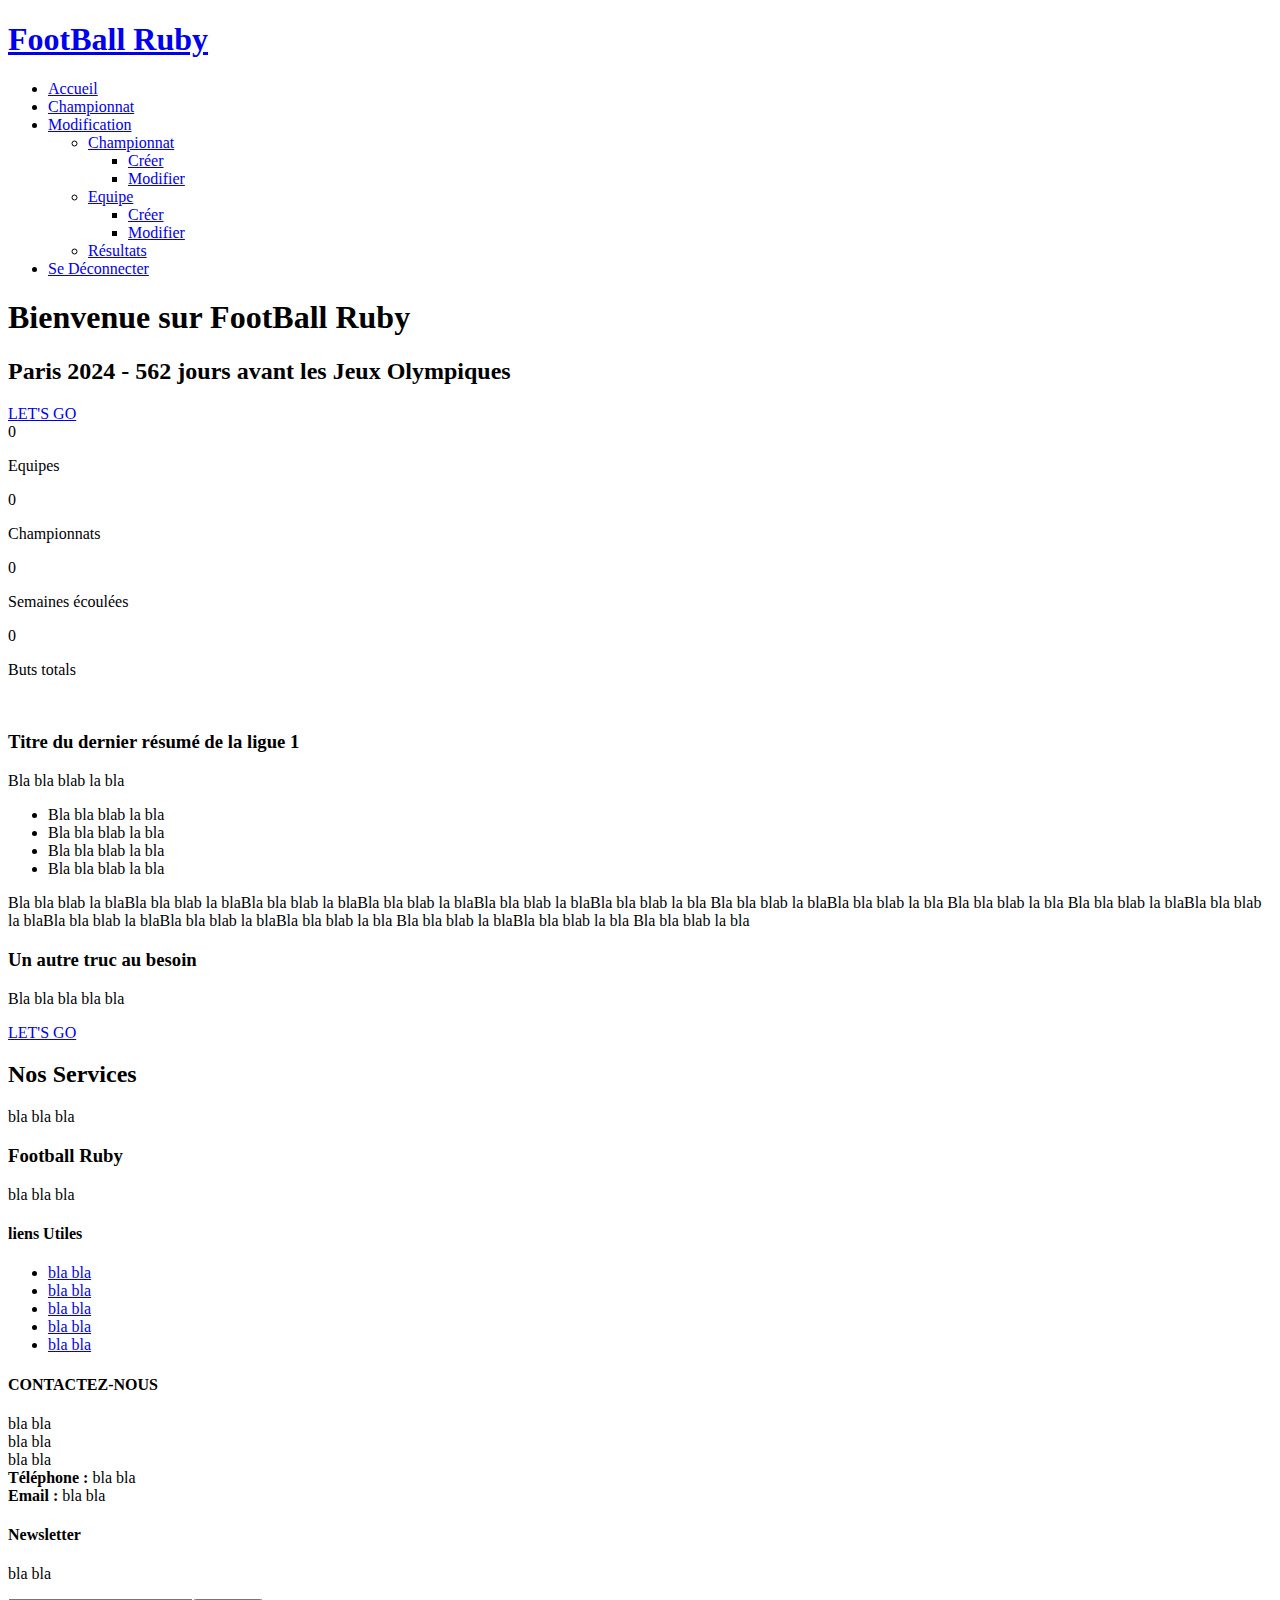
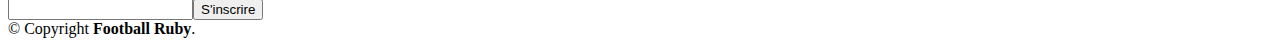
==== src/main/resources/templates/index.html @ 70e281bd "Add all html static and templates" ====
<!DOCTYPE html>
<html lang="en">
<head>
  <meta charset="utf-8">
  <meta content="width=device-width, initial-scale=1.0" name="viewport">
  <title>FootBall Ruby</title>
  <meta content="" name="description">
  <meta content="" name="keywords">
  <link href="assets/img/favicon.png" rel="icon">
  <link href="assets/img/apple-touch-icon.png" rel="apple-touch-icon">
  <link
    href="https://fonts.googleapis.com/css?family=Open+Sans:300,300i,400,400i,600,600i,700,700i|Raleway:300,300i,400,400i,500,500i,600,600i,700,700i|Poppins:300,300i,400,400i,500,500i,600,600i,700,700i"
    rel="stylesheet">
  <link href="assets/vendor/aos/aos.css" rel="stylesheet">
  <link href="assets/vendor/bootstrap/css/bootstrap.min.css" rel="stylesheet">
  <link href="assets/vendor/bootstrap-icons/bootstrap-icons.css" rel="stylesheet">
  <link href="assets/vendor/boxicons/css/boxicons.min.css" rel="stylesheet">
  <link href="assets/vendor/glightbox/css/glightbox.min.css" rel="stylesheet">
  <link href="assets/vendor/swiper/swiper-bundle.min.css" rel="stylesheet">
  <link href="assets/css/style.css" rel="stylesheet">
</head>
<body>

  <header id="header" class="fixed-top d-flex align-items-center">
    <div class="container d-flex align-items-center justify-content-between">
      <div class="logo">
        <h1 class="text-light"><a href="index.html">FootBall Ruby</a></h1>
      </div>
      <nav id="navbar" class="navbar">
        <ul>
          <li><a class="active" href="index.html">Accueil</a></li>
          <li><a href="championnat.html">Championnat</a></li>
          <li class="dropdown"><a href="#"><span>Modification</span> <i class="bi bi-chevron-down"></i></a>
            <ul>
              <li class="dropdown"><a href="#"><span>Championnat</span> <i class="bi bi-chevron-right"></i></a>
                <ul>
                  <li><a href="creat_champ.html">Créer</a></li>
                  <li><a href="modif_champ.html">Modifier</a></li>
                </ul>
              </li>
              <li class="dropdown"><a href="#"><span>Equipe</span> <i class="bi bi-chevron-right"></i></a>
                <ul>
                  <li><a href="creat_equipe.html">Créer</a></li>
                  <li><a href="modif_equipe.html">Modifier</a></li>
                </ul>
              </li>
              <li><a href="#">Résultats</a></li>
            </ul>
          </li>
          <li><a class="getstarted" href="#">Se Déconnecter</a></li>
        </ul>
        <i class="bi bi-list mobile-nav-toggle"></i>
      </nav>
    </div>
  </header>

  <section id="hero">
    <div class="hero-container" data-aos="fade-up">
      <h1>Bienvenue sur FootBall Ruby</h1>
      <h2>Paris 2024 - 562 jours avant les Jeux Olympiques</h2>
      <a href="#about" class="btn-get-started scrollto">LET'S GO</a>
    </div>
  </section>

  <main id="main">
    <section id="about" class="about">
      <div class="container">
        <div class="row justify-content-end">
          <div class="col-lg-11">
            <div class="row justify-content-end">
              <div class="col-lg-3 col-md-5 col-6 d-md-flex align-items-md-stretch">
                <div class="count-box py-5">
                  <i class="bi bi-emoji-smile"></i>
                  <span data-purecounter-start="0" data-purecounter-end="65" class="purecounter">0</span>
                  <p>Equipes</p>
                </div>
              </div>
              <div class="col-lg-3 col-md-5 col-6 d-md-flex align-items-md-stretch">
                <div class="count-box py-5">
                  <i class="bi bi-journal-richtext"></i>
                  <span data-purecounter-start="0" data-purecounter-end="85" class="purecounter">0</span>
                  <p>Championnats</p>
                </div>
              </div>
              <div class="col-lg-3 col-md-5 col-6 d-md-flex align-items-md-stretch">
                <div class="count-box pb-5 pt-0 pt-lg-5">
                  <i class="bi bi-clock"></i>
                  <span data-purecounter-start="0" data-purecounter-end="27" class="purecounter">0</span>
                  <p>Semaines écoulées</p>
                </div>
              </div>
              <div class="col-lg-3 col-md-5 col-6 d-md-flex align-items-md-stretch">
                <div class="count-box pb-5 pt-0 pt-lg-5">
                  <i class="bi bi-award"></i>
                  <span data-purecounter-start="0" data-purecounter-end="22" class="purecounter">0</span>
                  <p>Buts totals</p>
                </div>
              </div>
            </div>
          </div>
        </div>

        <div class="row">
          <div class="col-lg-6 video-box align-self-baseline position-relative">
            <img src="assets/img/about.jpg" class="img-fluid" alt="">
            <a href="https://www.youtube.com/watch?v=ec7FleG4WyY" class="glightbox play-btn mb-4"></a>
          </div>
          <div class="col-lg-6 pt-3 pt-lg-0 content">
            <h3>Titre du dernier résumé de la ligue 1</h3>
            <p class="fst-italic">
              Bla bla blab la bla
            </p>
            <ul>
              <li><i class="bx bx-check-double"></i> Bla bla blab la bla</li>
              <li><i class="bx bx-check-double"></i> Bla bla blab la bla</li>
              <li><i class="bx bx-check-double"></i> Bla bla blab la bla</li>
              <li><i class="bx bx-check-double"></i> Bla bla blab la bla</li>
            </ul>
            <p>
              Bla bla blab la blaBla bla blab la blaBla bla blab la blaBla bla blab la blaBla bla blab la
              blaBla bla blab la bla Bla bla blab la blaBla bla blab la bla Bla bla blab la bla
              Bla bla blab la blaBla bla blab la blaBla bla blab la blaBla bla blab la blaBla bla blab la bla
              Bla bla blab la blaBla bla blab la bla Bla bla blab la bla
            </p>
          </div>
        </div>
      </div>
    </section>

    <section id="cta" class="cta">
      <div class="container" data-aos="fade-in">
        <div class="text-center">
          <h3>Un autre truc au besoin</h3>
          <p> Bla bla bla bla bla</p>
          <a class="cta-btn" href="#">LET'S GO</a>
        </div>
      </div>
    </section>

    <section id="services" class="services ">
      <div class="container">
        <div class="section-title pt-5" data-aos="fade-up">
          <h2>Nos Services</h2>
          <p>bla bla bla</p>
        </div>
      </div>
    </section>

  </main>

  <footer id="footer">
    <div class="footer-top">
      <div class="container">
        <div class="row">
          <div class="col-lg-3 col-md-6 footer-info">
            <h3>Football Ruby</h3>
            <p>bla bla bla</p>
          </div>
          <div class="col-lg-3 col-md-6 footer-links">
            <h4>liens Utiles</h4>
            <ul>
              <li><a href="#">bla bla</a></li>
              <li><a href="#">bla bla</a></li>
              <li><a href="#">bla bla</a></li>
              <li><a href="#">bla bla</a></li>
              <li><a href="#">bla bla</a></li>
            </ul>
          </div>
          <div class="col-lg-3 col-md-6 footer-contact">
            <h4>CONTACTEZ-NOUS</h4>
            <p>
              bla bla <br>
              bla bla<br>
              bla bla <br>
              <strong>Téléphone :</strong> bla bla<br>
              <strong>Email :</strong> bla bla<br>
            </p>
            <div class="social-links">
              <a href="#" class="twitter"><i class="bi bi-twitter"></i></a>
              <a href="#" class="facebook"><i class="bi bi-facebook"></i></a>
              <a href="#" class="instagram"><i class="bi bi-instagram"></i></a>
              <a href="#" class="linkedin"><i class="bi bi-linkedin"></i></a>
            </div>
          </div>
          <div class="col-lg-3 col-md-6 footer-newsletter">
            <h4>Newsletter</h4>
            <p>bla bla</p>
            <input type="email" name="email"><input type="submit" value="S'inscrire">
          </div>
        </div>
      </div>
    </div>

    <div class="container">
      <div class="copyright">
        &copy; Copyright <strong><span>Football Ruby</span></strong>.
      </div>
    </div>
  </footer>

  <a href="#" class="back-to-top d-flex align-items-center justify-content-center"><i
      class="bi bi-arrow-up-short"></i></a>
  <script src="assets/vendor/purecounter/purecounter_vanilla.js"></script>
  <script src="assets/vendor/aos/aos.js"></script>
  <script src="assets/vendor/bootstrap/js/bootstrap.bundle.min.js"></script>
  <script src="assets/vendor/glightbox/js/glightbox.min.js"></script>
  <script src="assets/vendor/isotope-layout/isotope.pkgd.min.js"></script>
  <script src="assets/vendor/swiper/swiper-bundle.min.js"></script>
  <script src="assets/vendor/waypoints/noframework.waypoints.js"></script>
  <script src="assets/vendor/php-email-form/validate.js"></script>
  <script src="assets/js/main.js"></script>

</body>
</html>
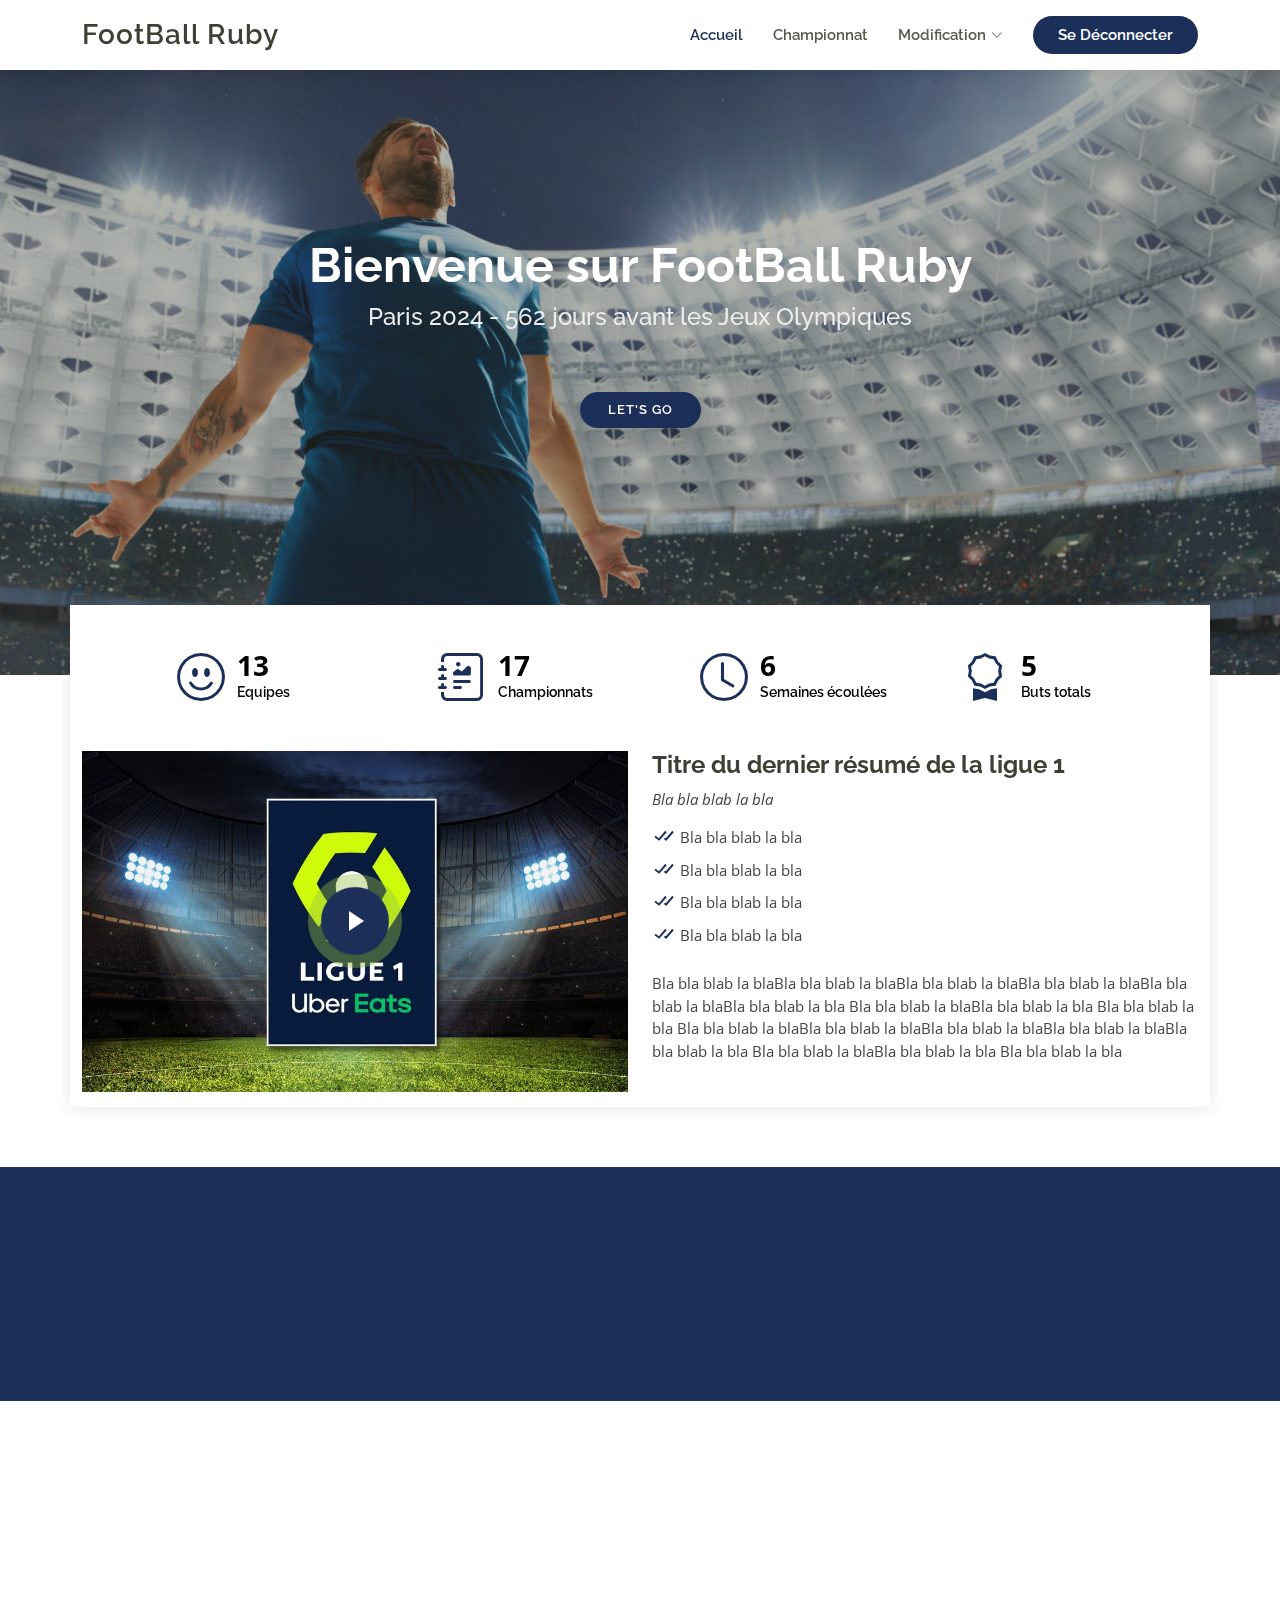
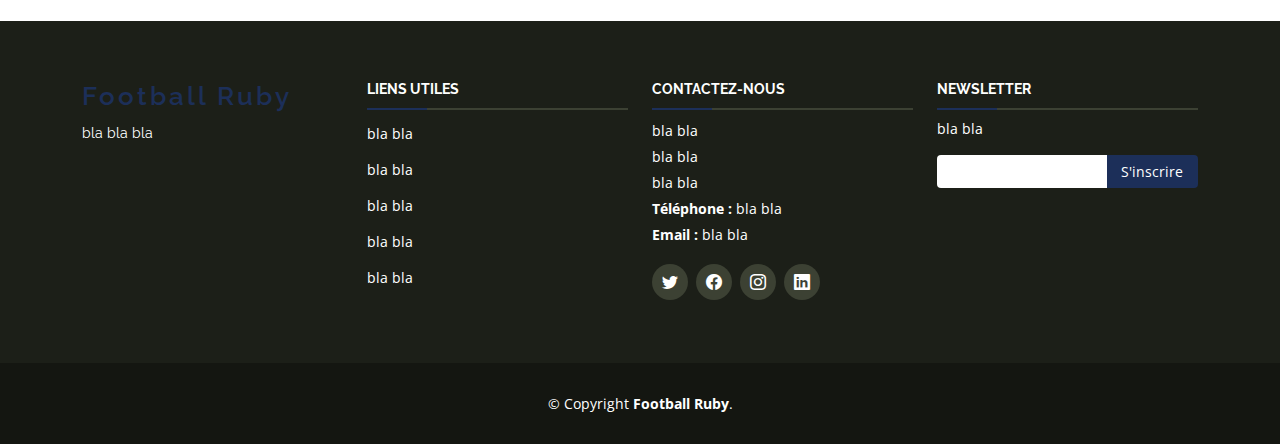
==== commit b1ea69fc: "Redirection ok || add dependency to bootstrap?? || Css not linked" ====
--- a/src/main/resources/templates/index.html
+++ b/src/main/resources/templates/index.html
@@ -34,7 +34,7 @@
             <ul>
               <li class="dropdown"><a href="#"><span>Championnat</span> <i class="bi bi-chevron-right"></i></a>
                 <ul>
-                  <li><a href="creat_champ.html">Créer</a></li>
+                  <li><a href="create_champ.html">Créer</a></li>
                   <li><a href="modif_champ.html">Modifier</a></li>
                 </ul>
               </li>
@@ -44,7 +44,7 @@
                   <li><a href="modif_equipe.html">Modifier</a></li>
                 </ul>
               </li>
-              <li><a href="#">Résultats</a></li>
+              <li><a href="resultat.html">Résultats</a></li>
             </ul>
           </li>
           <li><a class="getstarted" href="#">Se Déconnecter</a></li>
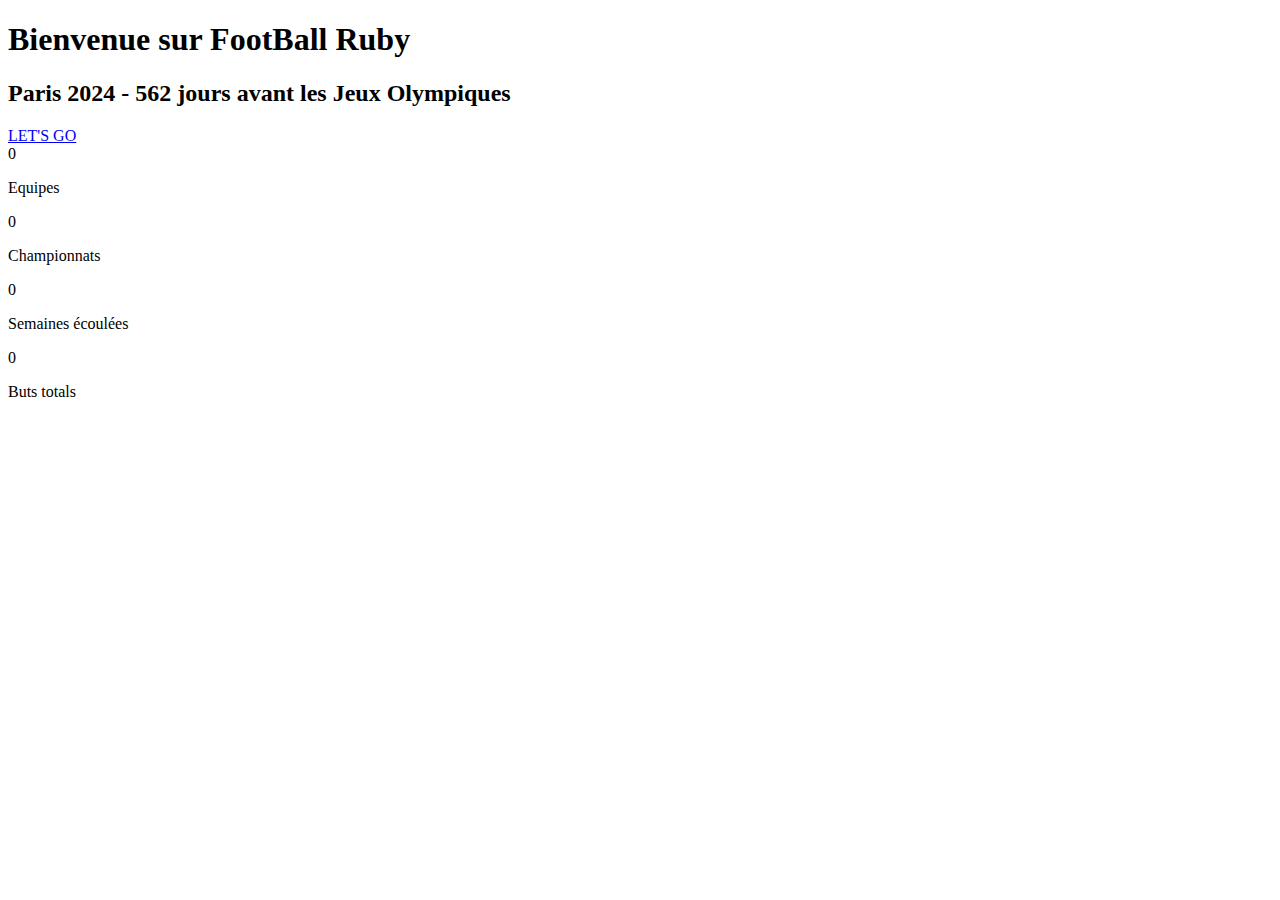
==== commit 2b423d11: "Page de connexion, footer et début de la page création" ====
--- a/src/main/resources/templates/index.html
+++ b/src/main/resources/templates/index.html
@@ -1,58 +1,13 @@
 <!DOCTYPE html>
 <html lang="en">
+
 <head>
-  <meta charset="utf-8">
-  <meta content="width=device-width, initial-scale=1.0" name="viewport">
-  <title>FootBall Ruby</title>
-  <meta content="" name="description">
-  <meta content="" name="keywords">
-  <link href="assets/img/favicon.png" rel="icon">
-  <link href="assets/img/apple-touch-icon.png" rel="apple-touch-icon">
-  <link
-    href="https://fonts.googleapis.com/css?family=Open+Sans:300,300i,400,400i,600,600i,700,700i|Raleway:300,300i,400,400i,500,500i,600,600i,700,700i|Poppins:300,300i,400,400i,500,500i,600,600i,700,700i"
-    rel="stylesheet">
-  <link href="assets/vendor/aos/aos.css" rel="stylesheet">
-  <link href="assets/vendor/bootstrap/css/bootstrap.min.css" rel="stylesheet">
-  <link href="assets/vendor/bootstrap-icons/bootstrap-icons.css" rel="stylesheet">
-  <link href="assets/vendor/boxicons/css/boxicons.min.css" rel="stylesheet">
-  <link href="assets/vendor/glightbox/css/glightbox.min.css" rel="stylesheet">
-  <link href="assets/vendor/swiper/swiper-bundle.min.css" rel="stylesheet">
-  <link href="assets/css/style.css" rel="stylesheet">
+  <head th:insert="fragment.html :: headerfiles"></head>
+  <title>Resultat</title>
 </head>
 <body>
 
-  <header id="header" class="fixed-top d-flex align-items-center">
-    <div class="container d-flex align-items-center justify-content-between">
-      <div class="logo">
-        <h1 class="text-light"><a href="index.html">FootBall Ruby</a></h1>
-      </div>
-      <nav id="navbar" class="navbar">
-        <ul>
-          <li><a class="active" href="index.html">Accueil</a></li>
-          <li><a href="championnat.html">Championnat</a></li>
-          <li class="dropdown"><a href="#"><span>Modification</span> <i class="bi bi-chevron-down"></i></a>
-            <ul>
-              <li class="dropdown"><a href="#"><span>Championnat</span> <i class="bi bi-chevron-right"></i></a>
-                <ul>
-                  <li><a href="create_champ.html">Créer</a></li>
-                  <li><a href="modif_champ.html">Modifier</a></li>
-                </ul>
-              </li>
-              <li class="dropdown"><a href="#"><span>Equipe</span> <i class="bi bi-chevron-right"></i></a>
-                <ul>
-                  <li><a href="creat_equipe.html">Créer</a></li>
-                  <li><a href="modif_equipe.html">Modifier</a></li>
-                </ul>
-              </li>
-              <li><a href="resultat.html">Résultats</a></li>
-            </ul>
-          </li>
-          <li><a class="getstarted" href="#">Se Déconnecter</a></li>
-        </ul>
-        <i class="bi bi-list mobile-nav-toggle"></i>
-      </nav>
-    </div>
-  </header>
+<header th:insert="fragment.html :: header_bar"></header>
 
   <section id="hero">
     <div class="hero-container" data-aos="fade-up">
@@ -99,116 +54,22 @@
             </div>
           </div>
         </div>
-
-        <div class="row">
-          <div class="col-lg-6 video-box align-self-baseline position-relative">
-            <img src="assets/img/about.jpg" class="img-fluid" alt="">
-            <a href="https://www.youtube.com/watch?v=ec7FleG4WyY" class="glightbox play-btn mb-4"></a>
-          </div>
-          <div class="col-lg-6 pt-3 pt-lg-0 content">
-            <h3>Titre du dernier résumé de la ligue 1</h3>
-            <p class="fst-italic">
-              Bla bla blab la bla
-            </p>
-            <ul>
-              <li><i class="bx bx-check-double"></i> Bla bla blab la bla</li>
-              <li><i class="bx bx-check-double"></i> Bla bla blab la bla</li>
-              <li><i class="bx bx-check-double"></i> Bla bla blab la bla</li>
-              <li><i class="bx bx-check-double"></i> Bla bla blab la bla</li>
-            </ul>
-            <p>
-              Bla bla blab la blaBla bla blab la blaBla bla blab la blaBla bla blab la blaBla bla blab la
-              blaBla bla blab la bla Bla bla blab la blaBla bla blab la bla Bla bla blab la bla
-              Bla bla blab la blaBla bla blab la blaBla bla blab la blaBla bla blab la blaBla bla blab la bla
-              Bla bla blab la blaBla bla blab la bla Bla bla blab la bla
-            </p>
-          </div>
-        </div>
-      </div>
-    </section>
-
-    <section id="cta" class="cta">
-      <div class="container" data-aos="fade-in">
-        <div class="text-center">
-          <h3>Un autre truc au besoin</h3>
-          <p> Bla bla bla bla bla</p>
-          <a class="cta-btn" href="#">LET'S GO</a>
-        </div>
-      </div>
-    </section>
-
-    <section id="services" class="services ">
-      <div class="container">
-        <div class="section-title pt-5" data-aos="fade-up">
-          <h2>Nos Services</h2>
-          <p>bla bla bla</p>
-        </div>
       </div>
     </section>
 
   </main>
 
-  <footer id="footer">
-    <div class="footer-top">
-      <div class="container">
-        <div class="row">
-          <div class="col-lg-3 col-md-6 footer-info">
-            <h3>Football Ruby</h3>
-            <p>bla bla bla</p>
-          </div>
-          <div class="col-lg-3 col-md-6 footer-links">
-            <h4>liens Utiles</h4>
-            <ul>
-              <li><a href="#">bla bla</a></li>
-              <li><a href="#">bla bla</a></li>
-              <li><a href="#">bla bla</a></li>
-              <li><a href="#">bla bla</a></li>
-              <li><a href="#">bla bla</a></li>
-            </ul>
-          </div>
-          <div class="col-lg-3 col-md-6 footer-contact">
-            <h4>CONTACTEZ-NOUS</h4>
-            <p>
-              bla bla <br>
-              bla bla<br>
-              bla bla <br>
-              <strong>Téléphone :</strong> bla bla<br>
-              <strong>Email :</strong> bla bla<br>
-            </p>
-            <div class="social-links">
-              <a href="#" class="twitter"><i class="bi bi-twitter"></i></a>
-              <a href="#" class="facebook"><i class="bi bi-facebook"></i></a>
-              <a href="#" class="instagram"><i class="bi bi-instagram"></i></a>
-              <a href="#" class="linkedin"><i class="bi bi-linkedin"></i></a>
-            </div>
-          </div>
-          <div class="col-lg-3 col-md-6 footer-newsletter">
-            <h4>Newsletter</h4>
-            <p>bla bla</p>
-            <input type="email" name="email"><input type="submit" value="S'inscrire">
-          </div>
-        </div>
-      </div>
-    </div>
+<footer th:insert="fragment.html :: footer_fragment"></footer>
 
-    <div class="container">
-      <div class="copyright">
-        &copy; Copyright <strong><span>Football Ruby</span></strong>.
-      </div>
-    </div>
-  </footer>
-
-  <a href="#" class="back-to-top d-flex align-items-center justify-content-center"><i
-      class="bi bi-arrow-up-short"></i></a>
-  <script src="assets/vendor/purecounter/purecounter_vanilla.js"></script>
-  <script src="assets/vendor/aos/aos.js"></script>
-  <script src="assets/vendor/bootstrap/js/bootstrap.bundle.min.js"></script>
-  <script src="assets/vendor/glightbox/js/glightbox.min.js"></script>
-  <script src="assets/vendor/isotope-layout/isotope.pkgd.min.js"></script>
-  <script src="assets/vendor/swiper/swiper-bundle.min.js"></script>
-  <script src="assets/vendor/waypoints/noframework.waypoints.js"></script>
-  <script src="assets/vendor/php-email-form/validate.js"></script>
-  <script src="assets/js/main.js"></script>
+  <script src="../static/vendor/purecounter/purecounter_vanilla.js"></script>
+  <script src="../static/vendor/aos/aos.js"></script>
+  <script src="../static/vendor/bootstrap/js/bootstrap.bundle.min.js"></script>
+  <script src="../static/vendor/glightbox/js/glightbox.min.js"></script>
+  <script src="../static/vendor/isotope-layout/isotope.pkgd.min.js"></script>
+  <script src="../static/vendor/swiper/swiper-bundle.min.js"></script>
+  <script src="../static/vendor/waypoints/noframework.waypoints.js"></script>
+  <script src="../static/vendor/php-email-form/validate.js"></script>
+  <script src="../static/js/main.js"></script>
 
 </body>
 </html>